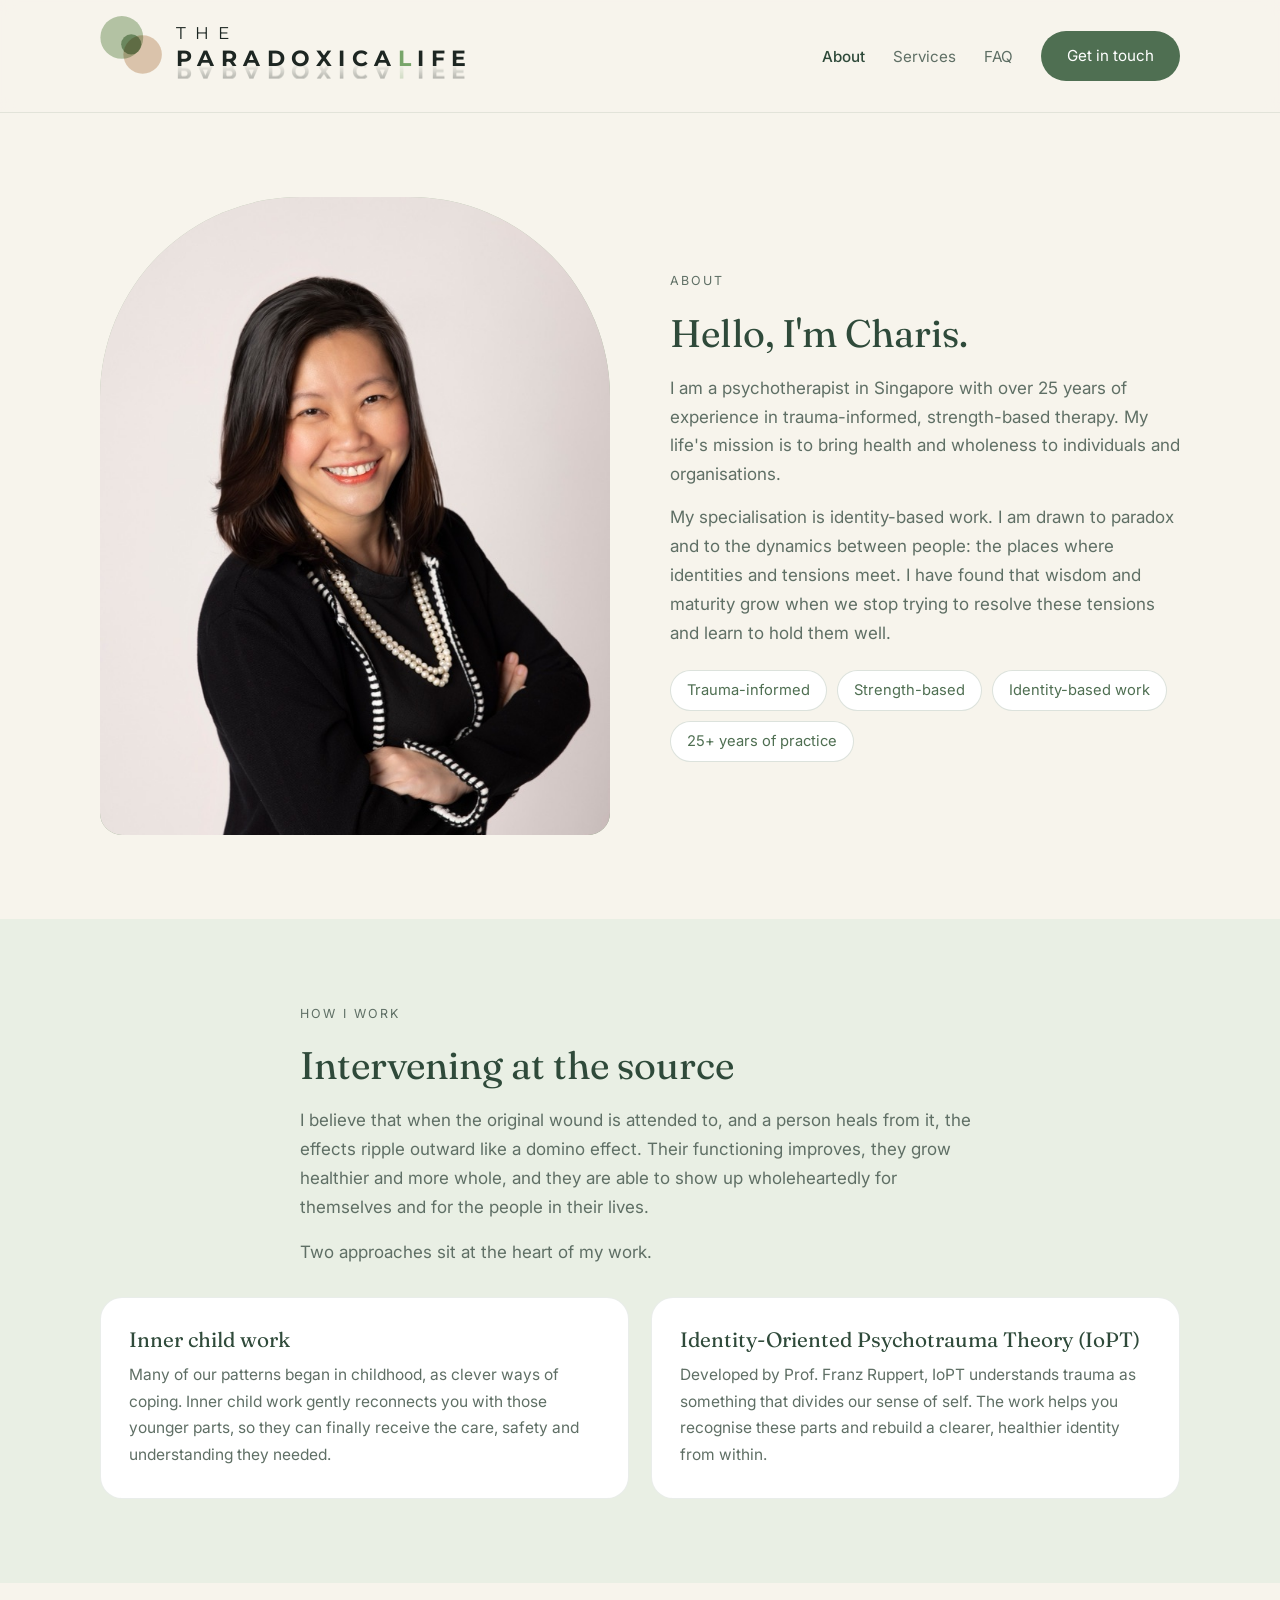
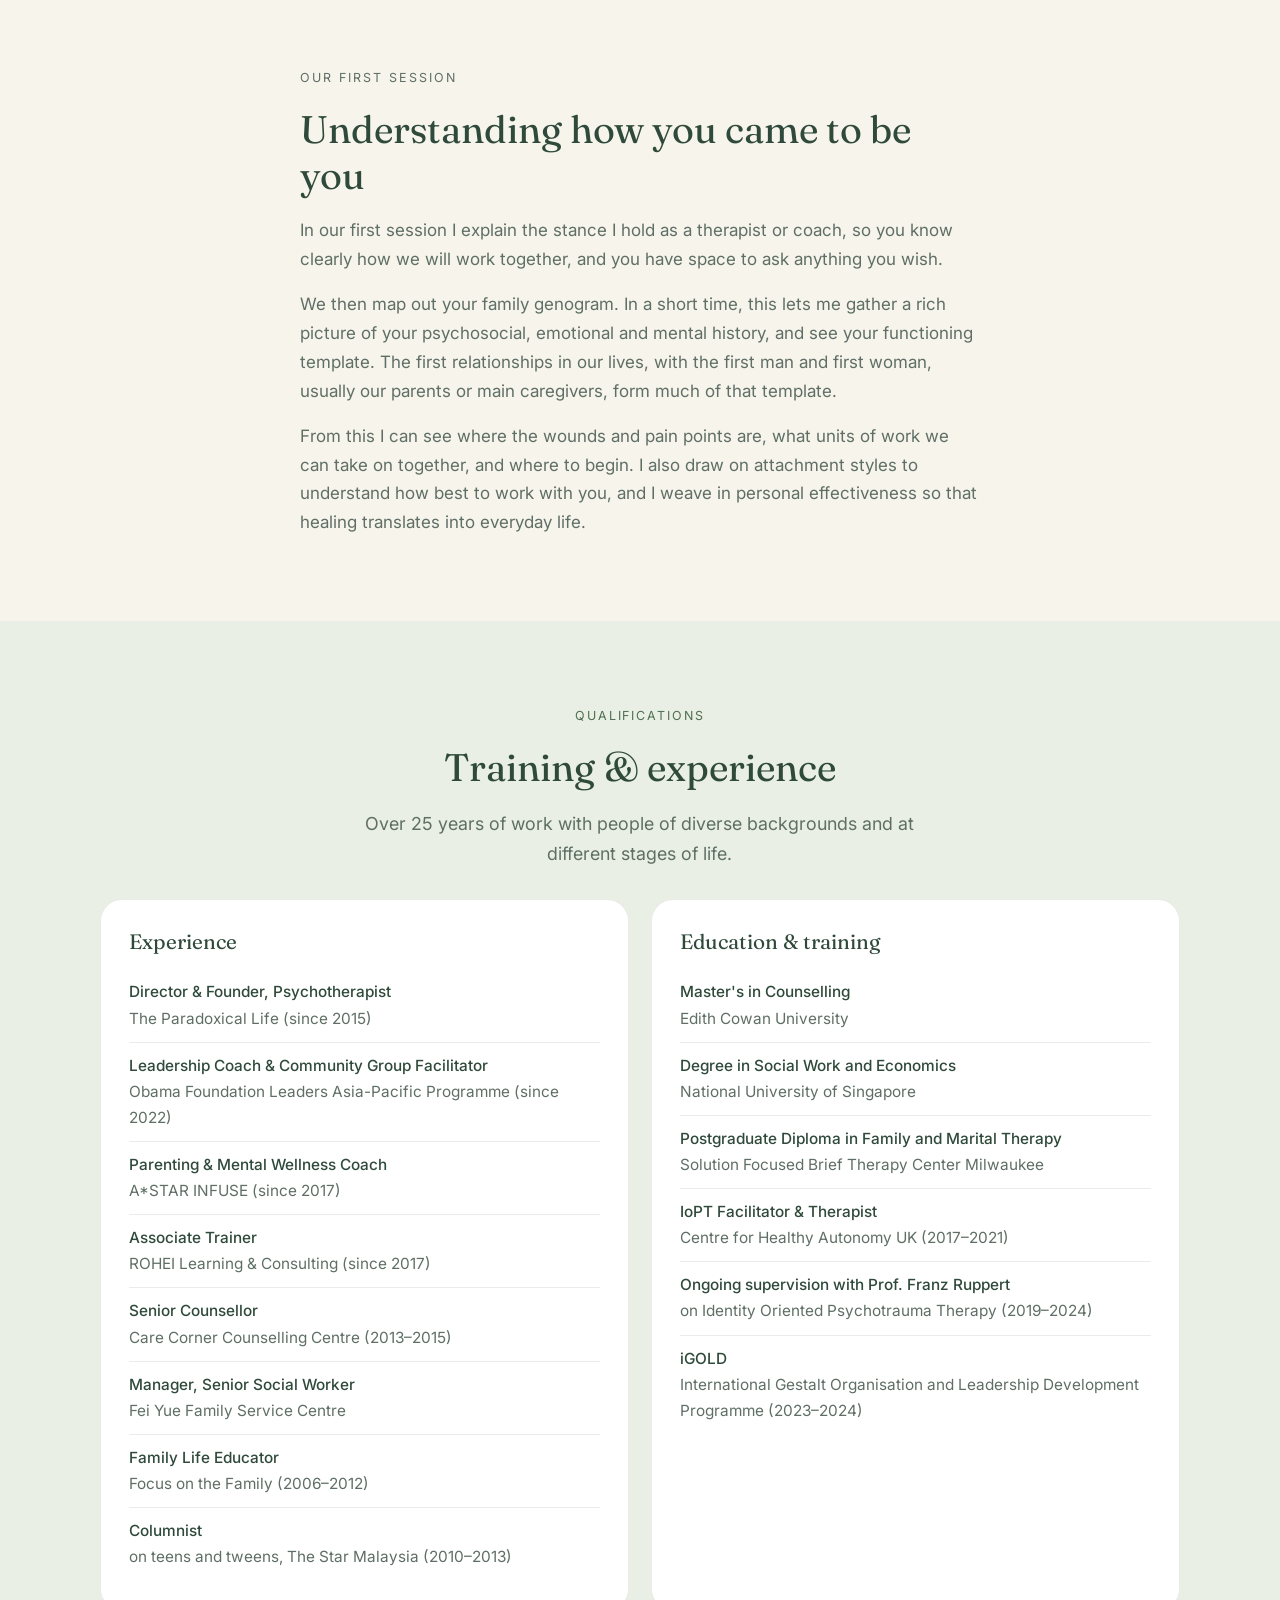
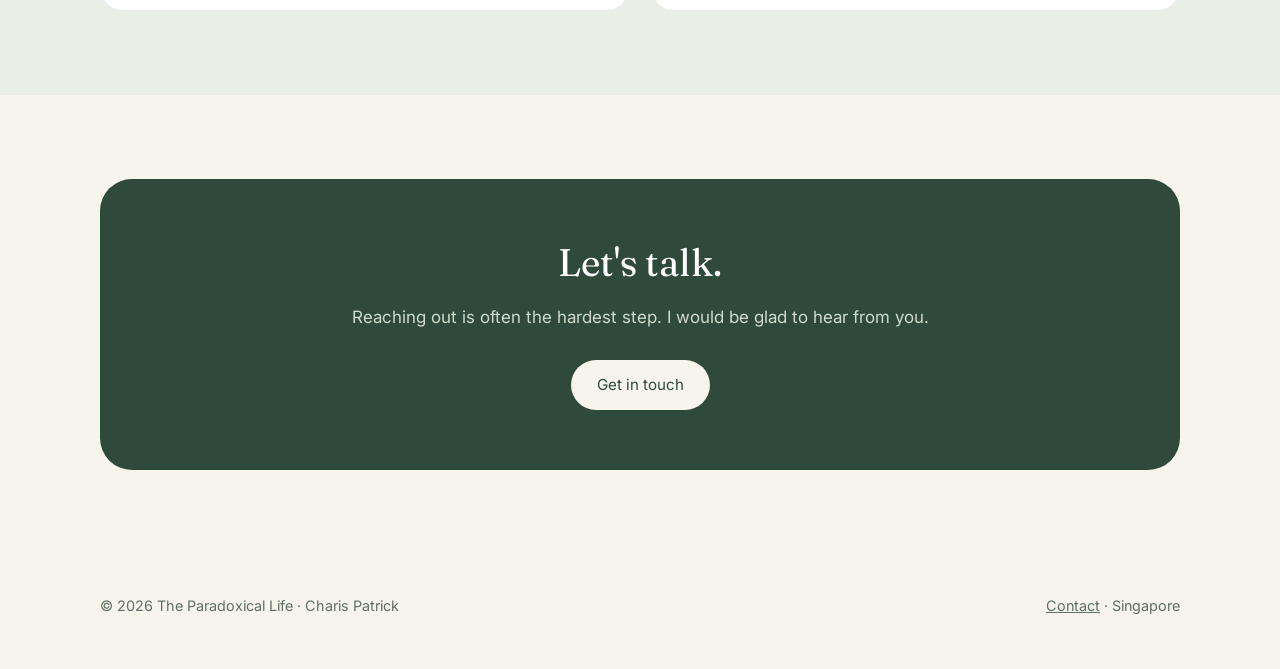
==== about.html @ 4487bdb0 "Initial site for The Paradoxical Life Five-page static site: home, about, services, FAQ and contact." ====
<!doctype html>
<html lang="en-SG">
<head>
  <meta charset="utf-8">
  <meta name="viewport" content="width=device-width, initial-scale=1">
  <title>About Charis Patrick | The Paradoxical Life</title>
  <meta name="description" content="Charis Patrick is a Singapore psychotherapist with over 25 years of experience in trauma-informed, identity-based work using inner child work and IoPT.">
  <link rel="preconnect" href="https://fonts.googleapis.com">
  <link rel="preconnect" href="https://fonts.gstatic.com" crossorigin>
  <link href="https://fonts.googleapis.com/css2?family=Fraunces:opsz,wght@9..144,300;9..144,400&family=Inter:wght@400;500&family=Montserrat:wght@400;700&display=swap" rel="stylesheet">
  <link rel="stylesheet" href="style.css">
</head>
<body>

<header>
  <div class="wrap nav">
    <a class="brand" href="index.html" aria-label="The Paradoxical Life"><svg class="mark" viewBox="60 58 512 478" aria-hidden="true"><circle cx="240" cy="235" r="177" fill="#b9cbb0"/><circle cx="412" cy="376" r="159" fill="#c9a27e" fill-opacity=".55"/><circle cx="318" cy="292" r="83" fill="#7f9f78" fill-opacity=".8"/></svg><span class="text"><span class="the">THE</span><span class="word">PARADOXICA<b>L</b>IFE</span></span></a>
    <button class="menu-toggle" aria-label="Menu" aria-expanded="false" onclick="var u=document.getElementById('menu');u.classList.toggle('open');this.setAttribute('aria-expanded',u.classList.contains('open'))">Menu</button>
    <ul id="menu">
      <li><a class="link current" href="about.html">About</a></li>
      <li><a class="link" href="services.html">Services</a></li>
      <li><a class="link" href="faq.html">FAQ</a></li>
      <li><a class="btn" href="contact.html">Get in touch</a></li>
    </ul>
  </div>
</header>

<main>

  <section>
    <div class="wrap split">
      <div class="portrait"><img src="charis.jpg" alt="Charis Patrick, psychotherapist" width="667" height="1000"></div>
      <div>
        <p class="eyebrow">About</p>
        <h2>Hello, I'm Charis.</h2>
        <p>I am a psychotherapist in Singapore with over 25 years of experience in trauma-informed, strength-based therapy. My life's mission is to bring health and wholeness to individuals and organisations.</p>
        <p>My specialisation is identity-based work. I am drawn to paradox and to the dynamics between people: the places where identities and tensions meet. I have found that wisdom and maturity grow when we stop trying to resolve these tensions and learn to hold them well.</p>
        <ul class="pills">
          <li>Trauma-informed</li>
          <li>Strength-based</li>
          <li>Identity-based work</li>
          <li>25+ years of practice</li>
        </ul>
      </div>
    </div>
  </section>

  <section class="tint">
    <div class="wrap prose">
      <p class="eyebrow">How I work</p>
      <h2>Intervening at the source</h2>
      <p>I believe that when the original wound is attended to, and a person heals from it, the effects ripple outward like a domino effect. Their functioning improves, they grow healthier and more whole, and they are able to show up wholeheartedly for themselves and for the people in their lives.</p>
      <p>Two approaches sit at the heart of my work.</p>
    </div>
    <div class="wrap">
      <div class="two">
        <div class="card">
          <h3>Inner child work</h3>
          <p>Many of our patterns began in childhood, as clever ways of coping. Inner child work gently reconnects you with those younger parts, so they can finally receive the care, safety and understanding they needed.</p>
        </div>
        <div class="card">
          <h3>Identity-Oriented Psychotrauma Theory (IoPT)</h3>
          <p>Developed by Prof. Franz Ruppert, IoPT understands trauma as something that divides our sense of self. The work helps you recognise these parts and rebuild a clearer, healthier identity from within.</p>
        </div>
      </div>
    </div>
  </section>

  <section>
    <div class="wrap prose">
      <p class="eyebrow">Our first session</p>
      <h2>Understanding how you came to be you</h2>
      <p>In our first session I explain the stance I hold as a therapist or coach, so you know clearly how we will work together, and you have space to ask anything you wish.</p>
      <p>We then map out your family genogram. In a short time, this lets me gather a rich picture of your psychosocial, emotional and mental history, and see your functioning template. The first relationships in our lives, with the first man and first woman, usually our parents or main caregivers, form much of that template.</p>
      <p>From this I can see where the wounds and pain points are, what units of work we can take on together, and where to begin. I also draw on attachment styles to understand how best to work with you, and I weave in personal effectiveness so that healing translates into everyday life.</p>
    </div>
  </section>

  <section class="tint">
    <div class="wrap">
      <div class="center">
        <p class="eyebrow">Qualifications</p>
        <h2>Training &amp; experience</h2>
        <p class="lead">Over 25 years of work with people of diverse backgrounds and at different stages of life.</p>
      </div>
      <div class="two">
        <div class="card">
          <h3>Experience</h3>
          <ul class="creds">
            <li><strong>Director &amp; Founder, Psychotherapist</strong>The Paradoxical Life (since 2015)</li>
            <li><strong>Leadership Coach &amp; Community Group Facilitator</strong>Obama Foundation Leaders Asia-Pacific Programme (since 2022)</li>
            <li><strong>Parenting &amp; Mental Wellness Coach</strong>A*STAR INFUSE (since 2017)</li>
            <li><strong>Associate Trainer</strong>ROHEI Learning &amp; Consulting (since 2017)</li>
            <li><strong>Senior Counsellor</strong>Care Corner Counselling Centre (2013–2015)</li>
            <li><strong>Manager, Senior Social Worker</strong>Fei Yue Family Service Centre</li>
            <li><strong>Family Life Educator</strong>Focus on the Family (2006–2012)</li>
            <li><strong>Columnist</strong> on teens and tweens, The Star Malaysia (2010–2013)</li>
          </ul>
        </div>
        <div class="card">
          <h3>Education &amp; training</h3>
          <ul class="creds">
            <li><strong>Master's in Counselling</strong>Edith Cowan University</li>
            <li><strong>Degree in Social Work and Economics</strong>National University of Singapore</li>
            <li><strong>Postgraduate Diploma in Family and Marital Therapy</strong>Solution Focused Brief Therapy Center Milwaukee</li>
            <li><strong>IoPT Facilitator &amp; Therapist</strong>Centre for Healthy Autonomy UK (2017–2021)</li>
            <li><strong>Ongoing supervision with Prof. Franz Ruppert</strong> on Identity Oriented Psychotrauma Therapy (2019–2024)</li>
            <li><strong>iGOLD</strong>International Gestalt Organisation and Leadership Development Programme (2023–2024)</li>
          </ul>
        </div>
      </div>
    </div>
  </section>

  <section>
    <div class="wrap">
      <div class="contact-box">
        <h2>Let's talk.</h2>
        <p>Reaching out is often the hardest step. I would be glad to hear from you.</p>
        <div class="actions"><a class="btn" href="contact.html">Get in touch</a></div>
      </div>
    </div>
  </section>

</main>

<footer>
  <div class="wrap">
    <span>© 2026 The Paradoxical Life · Charis Patrick</span>
    <span><a href="contact.html">Contact</a> · Singapore</span>
  </div>
</footer>

</body>
</html>
---- style.css ----
:root {
  --cream: #f7f4ec;
  --mist: #e9efe4;
  --sage: #b9cbb0;
  --leaf: #7f9f78;
  --moss: #4f6f52;
  --forest: #2f4a3a;
  --ink: #2b3a32;
  --muted: #5f6f65;
  --clay: #c9a27e;
  --radius: 22px;
  --serif: "Fraunces", Georgia, serif;
  --sans: "Inter", system-ui, -apple-system, sans-serif;
}

* { box-sizing: border-box; margin: 0; padding: 0; }
html { scroll-behavior: smooth; }
body {
  font-family: var(--sans);
  color: var(--ink);
  background: var(--cream);
  line-height: 1.7;
  font-size: 17px;
}
img, svg { max-width: 100%; display: block; }
a { color: inherit; }

.wrap { width: min(1080px, 100% - 40px); margin-inline: auto; }

/* Header */
header {
  position: sticky; top: 0; z-index: 10;
  background: rgba(247, 244, 236, 0.92);
  backdrop-filter: blur(8px);
  border-bottom: 1px solid rgba(79, 111, 82, 0.12);
}
.nav { display: flex; align-items: center; justify-content: space-between; padding: 16px 0; }
.brand { display: flex; align-items: center; gap: 14px; text-decoration: none; font-family: "Montserrat", var(--sans); color: #1d2622; padding-bottom: 1.4rem; }
.brand .mark { width: 62px; height: auto; flex: none; }
.brand .mark circle { mix-blend-mode: multiply; }
.brand .the { display: block; font-weight: 400; font-size: 1.05rem; letter-spacing: 0.55em; line-height: 1.3; }
.brand .word { display: block; font-weight: 700; font-size: 1.35rem; letter-spacing: 0.3em; white-space: nowrap; line-height: 0.717; margin-top: 0.35rem; -webkit-box-reflect: below -0.11em linear-gradient(to bottom, rgba(0, 0, 0, 0.3), rgba(0, 0, 0, 0)); }
.brand .word b { color: #78a56a; font-weight: 700; }
.nav ul { display: flex; gap: 28px; list-style: none; align-items: center; }
.nav a.link { text-decoration: none; font-size: 0.95rem; color: var(--muted); transition: color .2s; }
.nav a.link:hover { color: var(--forest); }
.btn {
  display: inline-block; text-decoration: none;
  background: var(--moss); color: #fff;
  padding: 12px 26px; border-radius: 999px;
  font-size: 0.95rem; transition: background .2s, transform .2s;
}
.btn:hover { background: var(--forest); transform: translateY(-1px); }
.btn.ghost { background: transparent; color: var(--forest); border: 1.5px solid var(--moss); }
.btn.ghost:hover { background: var(--mist); }
.menu-toggle { display: none; background: none; border: 0; font: inherit; color: var(--forest); cursor: pointer; padding: 8px; }

/* Hero */
.hero { padding: 90px 0 100px; background: linear-gradient(180deg, var(--mist), var(--cream)); overflow: hidden; }
.hero .wrap { display: grid; grid-template-columns: 1.15fr 0.85fr; gap: 50px; align-items: center; }
.eyebrow { text-transform: uppercase; letter-spacing: 0.16em; font-size: 0.78rem; color: var(--moss); margin-bottom: 18px; }
h1, h2, h3 { font-family: var(--serif); font-weight: 400; color: var(--forest); line-height: 1.2; }
h1 { font-size: clamp(2.2rem, 5vw, 3.5rem); margin-bottom: 22px; }
h2 { font-size: clamp(1.7rem, 3.4vw, 2.4rem); margin-bottom: 18px; }
h3 { font-size: 1.3rem; margin-bottom: 10px; }
.lead { font-size: 1.12rem; color: var(--muted); max-width: 34em; margin-bottom: 30px; }
.actions { display: flex; gap: 14px; flex-wrap: wrap; }

.breath { position: relative; aspect-ratio: 1; max-width: 380px; margin-inline: auto; width: 100%; }
.breath span { position: absolute; border-radius: 50%; mix-blend-mode: multiply; }
.breath .a { width: 66%; height: 66%; top: 6%; left: 2%; background: var(--sage); animation: in 9s ease-in-out infinite; }
.breath .b { width: 60%; height: 60%; bottom: 4%; right: 2%; background: var(--clay); opacity: .55; animation: out 9s ease-in-out infinite; }
.breath .c { width: 32%; height: 32%; top: 34%; left: 34%; background: var(--leaf); opacity: .8; }
@keyframes in  { 0%,100% { transform: scale(1); } 50% { transform: scale(1.07); } }
@keyframes out { 0%,100% { transform: scale(1.06); } 50% { transform: scale(0.96); } }

/* Sections */
section { padding: 84px 0; }
section.tint { background: var(--mist); }
.center { text-align: center; }
.center .lead { margin-inline: auto; }
.statement { font-family: var(--serif); font-size: clamp(1.4rem, 2.8vw, 2rem); color: var(--forest); max-width: 28em; margin-inline: auto; line-height: 1.4; }

.cards { display: grid; grid-template-columns: repeat(auto-fit, minmax(240px, 1fr)); gap: 22px; margin-top: 40px; }
.card { background: #fff; border-radius: var(--radius); padding: 30px 28px; border: 1px solid rgba(79, 111, 82, 0.12); }
.card .tag { font-size: 0.78rem; letter-spacing: 0.12em; text-transform: uppercase; color: var(--leaf); margin-bottom: 10px; }
.card p { color: var(--muted); font-size: 0.97rem; }

.split { display: grid; grid-template-columns: 1fr 1fr; gap: 60px; align-items: center; }
.portrait {
  aspect-ratio: 4 / 5; border-radius: 200px 200px var(--radius) var(--radius);
  background: linear-gradient(160deg, var(--sage), var(--leaf));
  display: grid; place-items: center; color: var(--forest); font-family: var(--serif); text-align: center; padding: 20px;
}
.portrait { overflow: hidden; padding: 0; }
.portrait img { width: 100%; height: 100%; object-fit: cover; object-position: center 20%; }
.split p + p { margin-top: 14px; }
.split p { color: var(--muted); }

.pills { display: flex; flex-wrap: wrap; gap: 10px; margin-top: 22px; }
.pills li { list-style: none; background: #fff; border: 1px solid rgba(79, 111, 82, .2); padding: 7px 16px; border-radius: 999px; font-size: 0.92rem; color: var(--moss); }

.steps { counter-reset: s; display: grid; grid-template-columns: repeat(auto-fit, minmax(230px, 1fr)); gap: 28px; margin-top: 36px; }
.steps li { list-style: none; counter-increment: s; }
.steps li::before { content: counter(s); display: grid; place-items: center; width: 40px; height: 40px; border-radius: 50%; background: var(--sage); color: var(--forest); font-family: var(--serif); margin-bottom: 14px; }
.steps p { color: var(--muted); font-size: 0.97rem; }

/* Inner pages */
.page-head { padding: 70px 0 56px; background: linear-gradient(180deg, var(--mist), var(--cream)); text-align: center; }
.page-head h1 { font-size: clamp(2rem, 4.4vw, 3rem); margin-bottom: 14px; }
.page-head .lead { margin: 0 auto; }
.nav a.current { color: var(--forest); font-weight: 500; }
.prose { max-width: 40em; margin-inline: auto; }
.prose p { color: var(--muted); }
.prose p + p { margin-top: 16px; }
.prose h2 { margin-top: 8px; }
.two { display: grid; grid-template-columns: repeat(auto-fit, minmax(280px, 1fr)); gap: 22px; margin-top: 30px; }
.big { font-family: var(--serif); font-size: 2rem; color: var(--forest); line-height: 1.1; }
.card .big + p { margin-top: 8px; }

.creds { list-style: none; margin-top: 14px; }
.creds li { color: var(--muted); font-size: 0.96rem; padding: 10px 0; border-top: 1px solid rgba(79, 111, 82, .12); }
.creds li:first-child { border-top: 0; }
.creds strong { color: var(--forest); font-weight: 500; display: block; }

details { background: #fff; border: 1px solid rgba(79, 111, 82, .15); border-radius: 16px; padding: 4px 24px; margin-bottom: 12px; }
summary { cursor: pointer; padding: 18px 0; font-family: var(--serif); font-size: 1.12rem; color: var(--forest); list-style: none; display: flex; justify-content: space-between; gap: 16px; }
summary::-webkit-details-marker { display: none; }
summary::after { content: "+"; color: var(--leaf); font-size: 1.4rem; line-height: 1; }
details[open] summary::after { content: "–"; }
details p { color: var(--muted); padding-bottom: 20px; }
details p + p { margin-top: -8px; }

/* Contact */
.contact-box { background: var(--forest); color: #eef3ea; border-radius: 32px; padding: 60px 40px; text-align: center; }
.contact-box h2 { color: #fff; }
.contact-box p { color: #cfdccb; max-width: 34em; margin: 0 auto 28px; }
.contact-box .btn { background: var(--cream); color: var(--forest); }
.contact-box .btn:hover { background: #fff; }
.contact-box .btn.ghost { background: transparent; color: var(--cream); border-color: var(--sage); }
.contact-box .btn.ghost:hover { background: rgba(255,255,255,.08); }
.contact-box .actions { justify-content: center; }

footer { padding: 40px 0 50px; font-size: 0.9rem; color: var(--muted); }
footer .wrap { display: flex; justify-content: space-between; flex-wrap: wrap; gap: 14px; }
.note { font-size: 0.85rem; margin-top: 16px; opacity: .8; }

@media (max-width: 800px) {
  body { font-size: 16px; }
  .brand { padding-bottom: 0; gap: 10px; }
  .brand .mark { width: 38px; }
  .brand .the { font-size: 0.68rem; }
  .brand .word { font-size: 0.8rem; letter-spacing: 0.22em; line-height: 1.2; -webkit-box-reflect: none; }
  .hero { padding: 56px 0 64px; }
  .hero .wrap, .split { grid-template-columns: 1fr; gap: 36px; }
  .breath { max-width: 260px; order: -1; }
  .portrait { max-width: 320px; margin-inline: auto; }
  section { padding: 60px 0; }
  .menu-toggle { display: block; }
  .nav ul { display: none; position: absolute; top: 100%; left: 0; right: 0; flex-direction: column; background: var(--cream); padding: 20px; gap: 18px; border-bottom: 1px solid rgba(79,111,82,.15); }
  .nav ul.open { display: flex; }
  .contact-box { padding: 44px 24px; }
}
@media (prefers-reduced-motion: reduce) {
  .breath span { animation: none; }
  html { scroll-behavior: auto; }
}
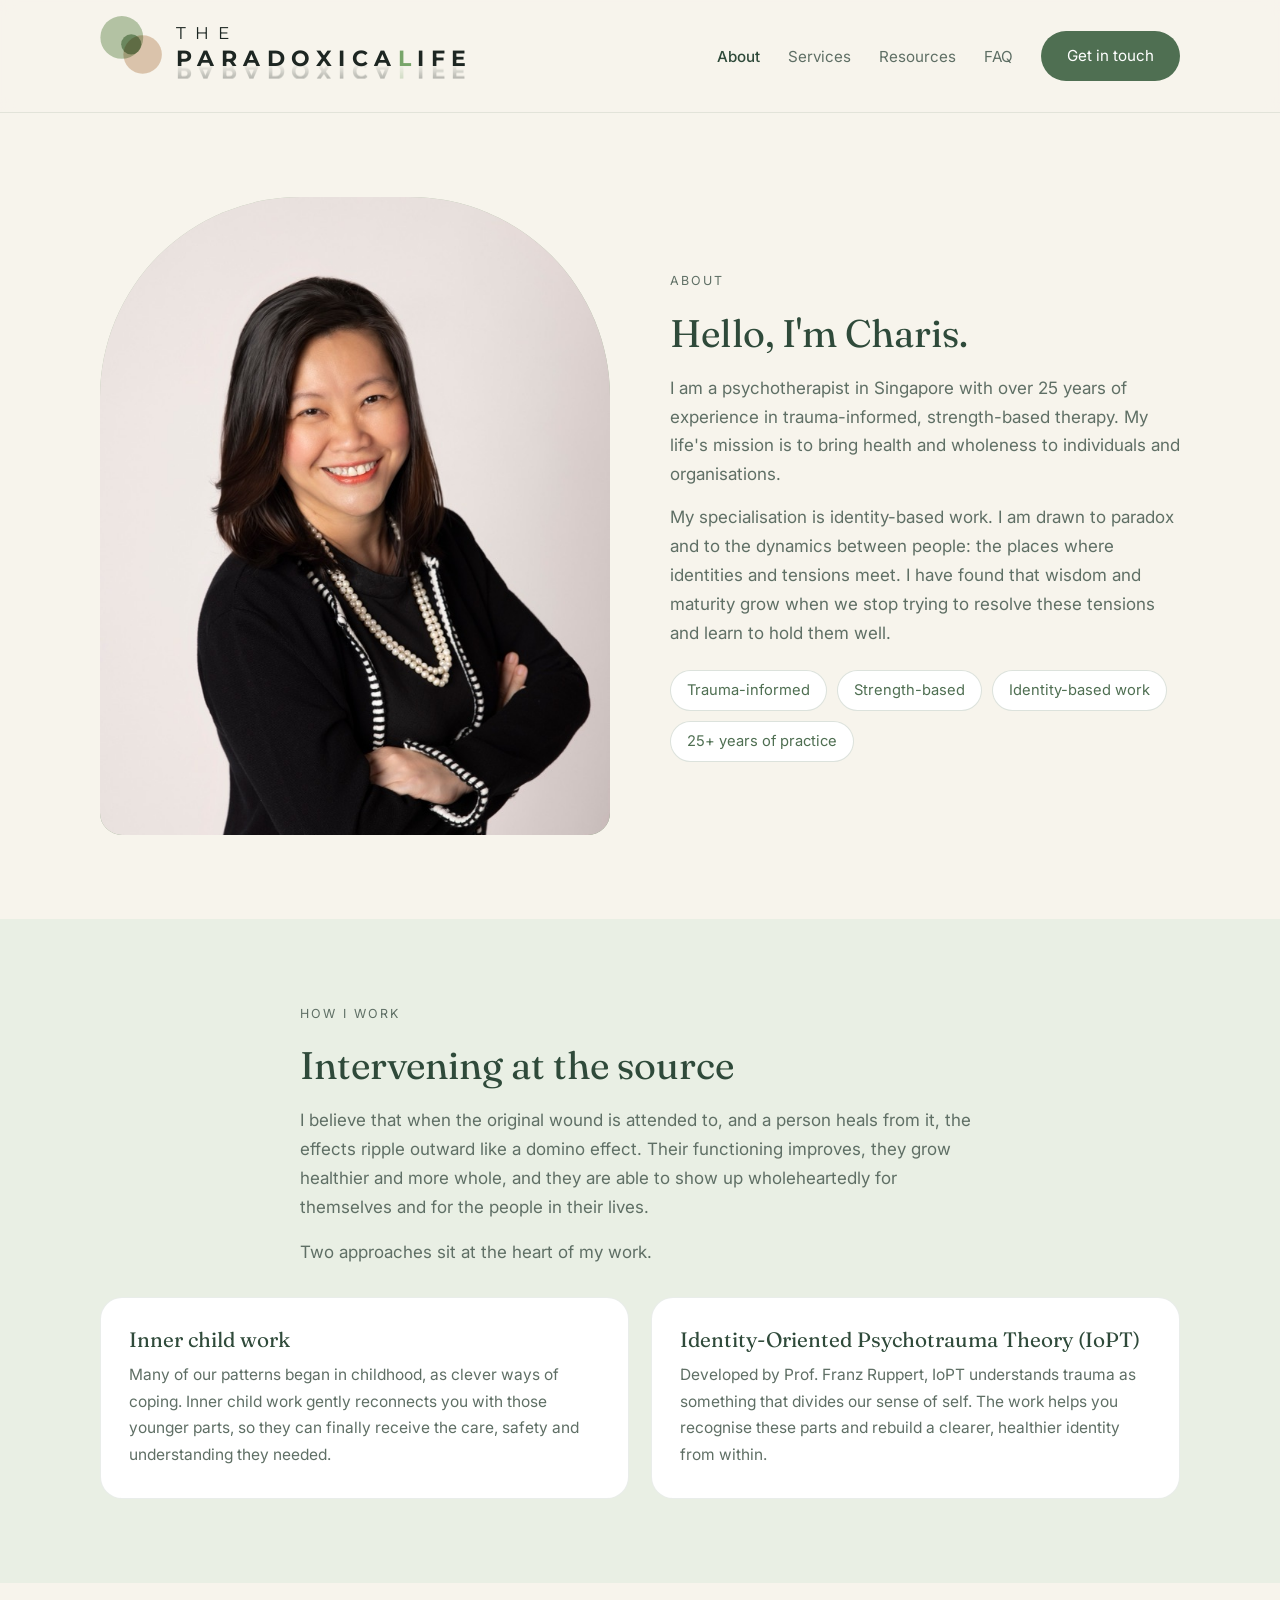
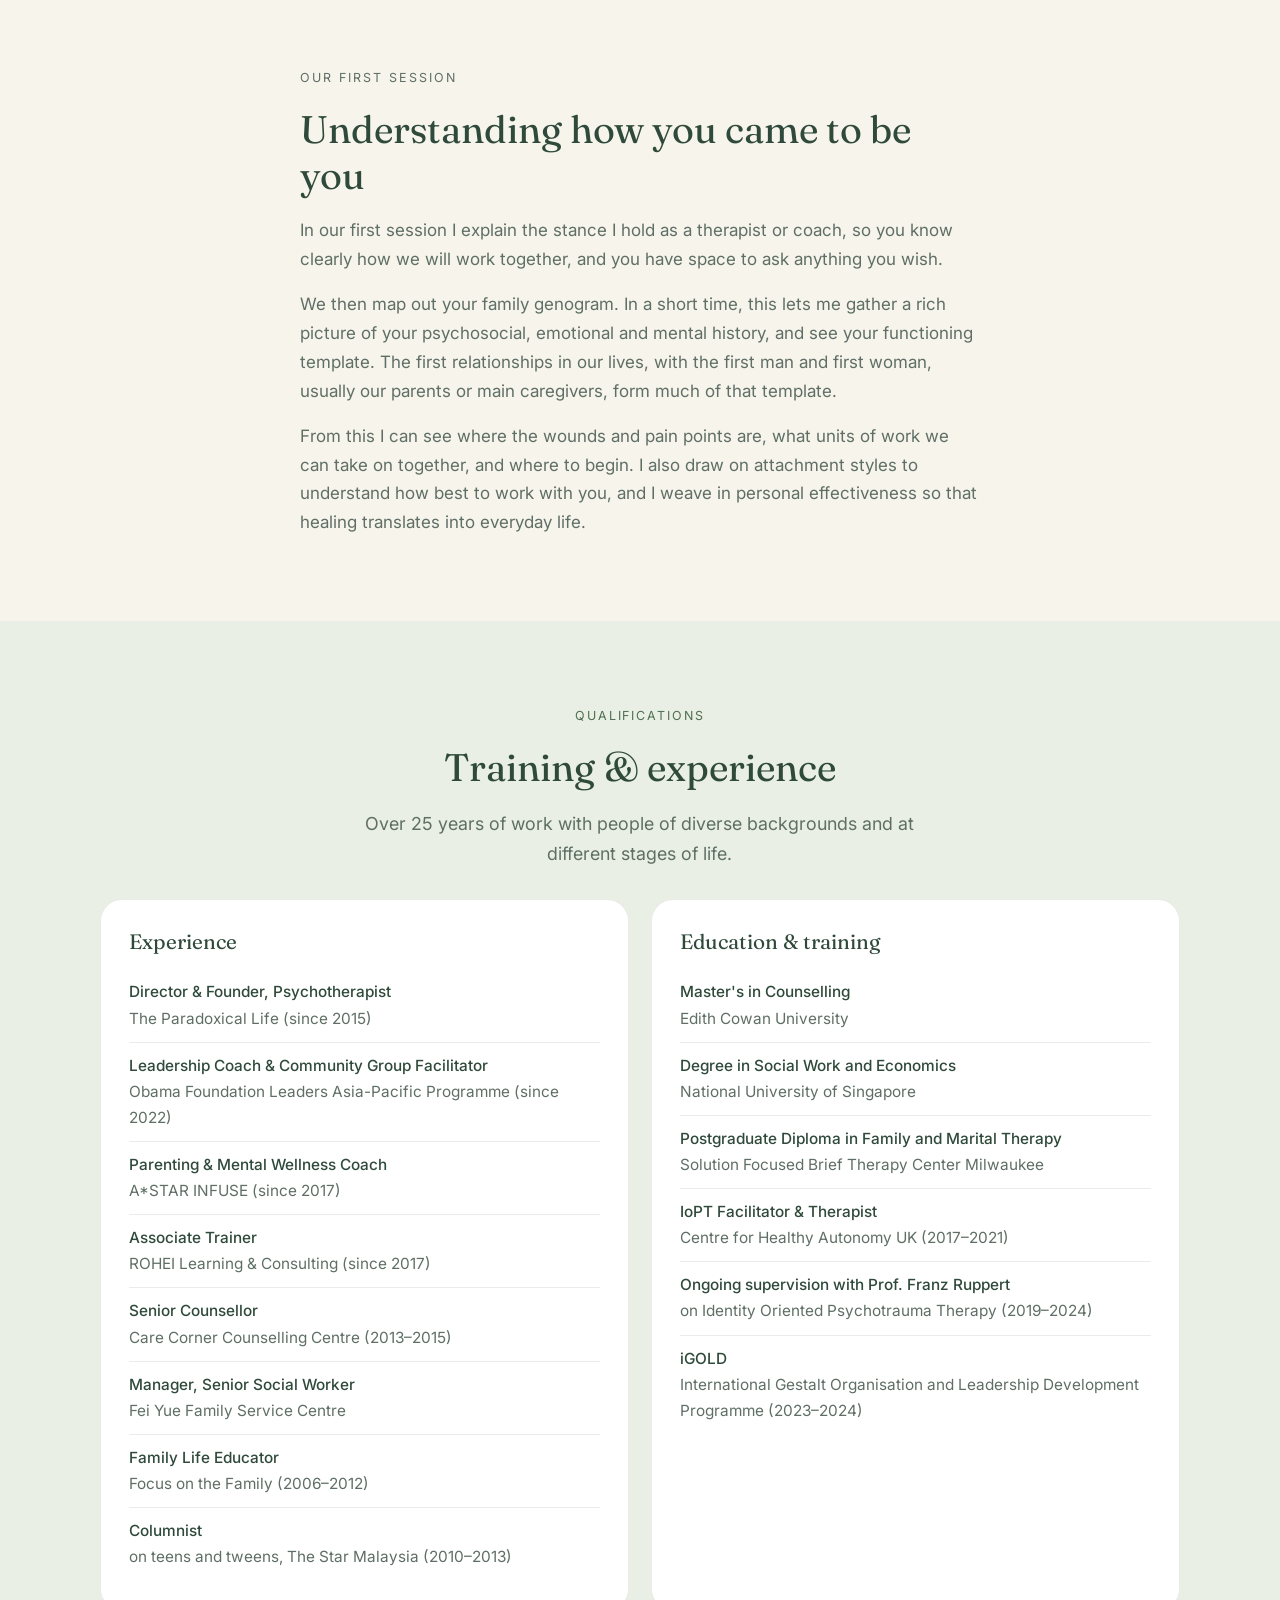
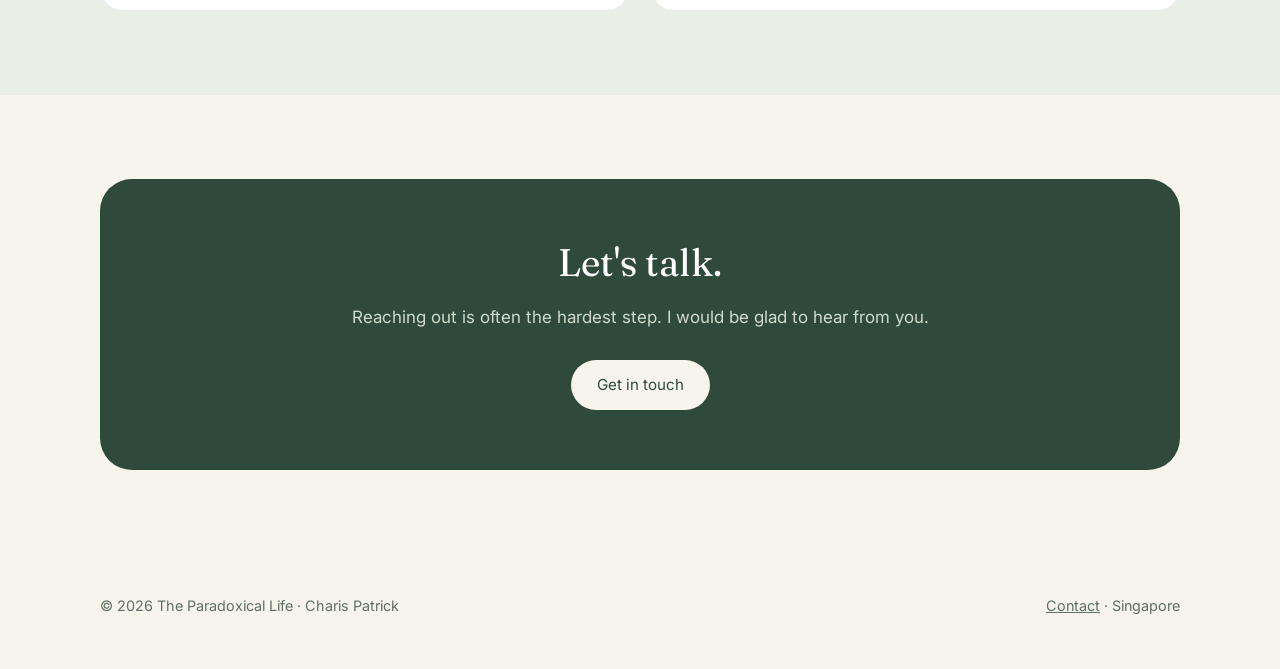
==== commit 089e99cf: "Add Resources page with course, community and talks Link the Teachable course and add the three reco" ====
--- a/about.html
+++ b/about.html
@@ -19,6 +19,7 @@
     <ul id="menu">
       <li><a class="link current" href="about.html">About</a></li>
       <li><a class="link" href="services.html">Services</a></li>
+      <li><a class="link" href="resources.html">Resources</a></li>
       <li><a class="link" href="faq.html">FAQ</a></li>
       <li><a class="btn" href="contact.html">Get in touch</a></li>
     </ul>
--- a/style.css
+++ b/style.css
@@ -123,6 +123,9 @@
 .creds li:first-child { border-top: 0; }
 .creds strong { color: var(--forest); font-weight: 500; display: block; }
 
+.video { position: relative; aspect-ratio: 16 / 9; border-radius: 14px; overflow: hidden; background: var(--mist); }
+.video iframe { position: absolute; inset: 0; width: 100%; height: 100%; border: 0; }
+
 details { background: #fff; border: 1px solid rgba(79, 111, 82, .15); border-radius: 16px; padding: 4px 24px; margin-bottom: 12px; }
 summary { cursor: pointer; padding: 18px 0; font-family: var(--serif); font-size: 1.12rem; color: var(--forest); list-style: none; display: flex; justify-content: space-between; gap: 16px; }
 summary::-webkit-details-marker { display: none; }
